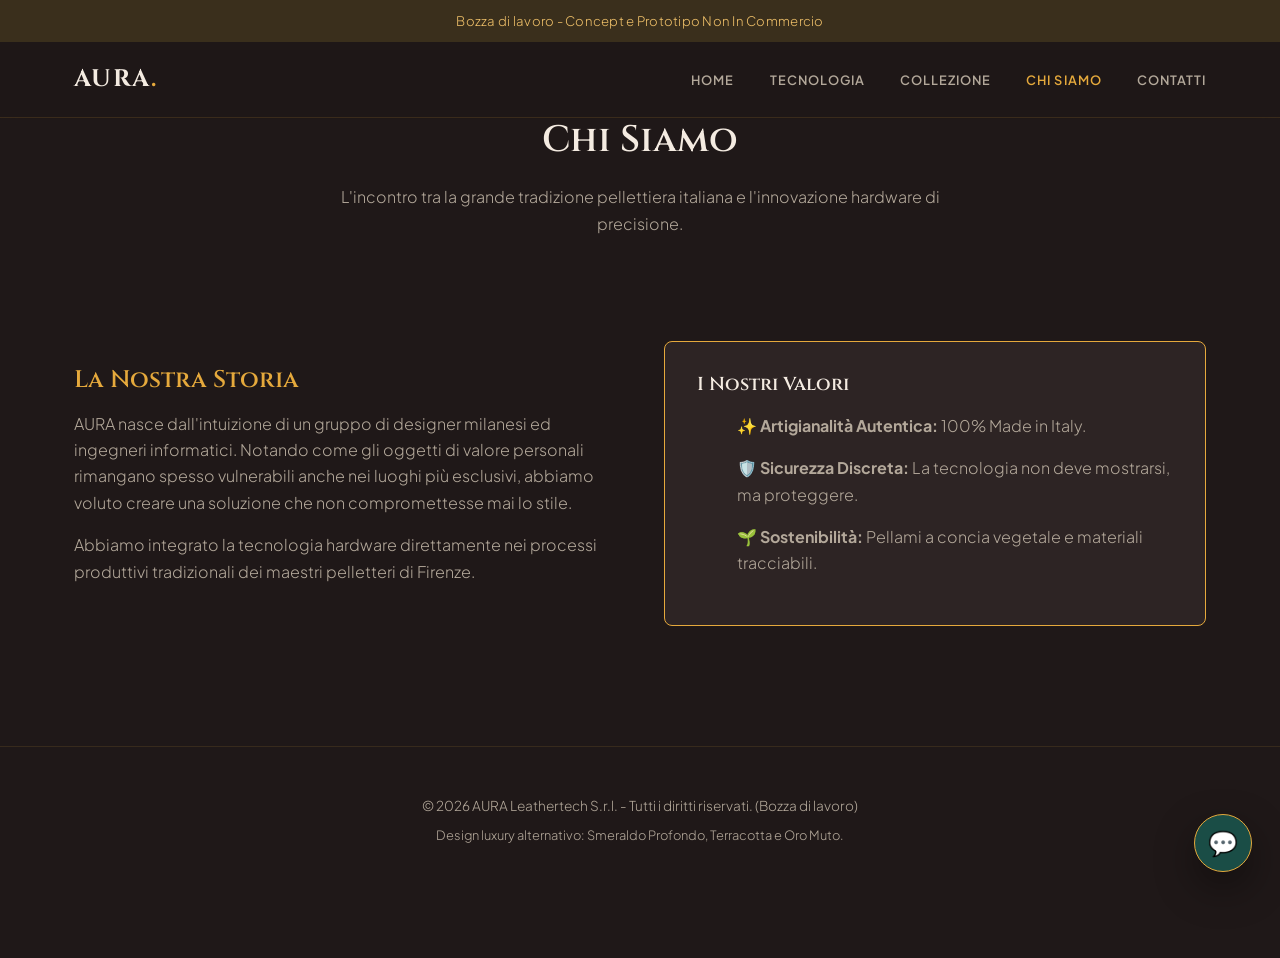
==== chi-siamo.html @ ebb5785f "Add files via upload" ====
<!DOCTYPE html>
<html lang="it">
<head>
  <meta charset="UTF-8">
  <meta name="viewport" content="width=device-width, initial-scale=1.0">
  <title>AURA - Pelletteria Smart di Lusso</title>
  <link rel="stylesheet" href="css/style.css">
  <link rel="preconnect" href="https://fonts.googleapis.com">
  <link rel="preconnect" href="https://fonts.gstatic.com" crossorigin>
  <link href="https://fonts.googleapis.com/css2?family=Cinzel:wght@500;700&family=Plus+Jakarta+Sans:wght@300;400;600&display=swap" rel="stylesheet">
</head>
<body>

  <!-- Draft Banner -->
  <div class="draft-banner">Bozza di lavoro - Concept e Prototipo Non In Commercio</div>

  <!-- Header / Navigation -->
  <header>
    <div class="nav-container">
      <a href="index.html" class="logo">AURA<span>.</span></a>
      <ul class="nav-links">
        <li><a href="index.html">Home</a></li>
<li><a href="tecnologia.html">Tecnologia</a></li>
<li><a href="collezione.html">Collezione</a></li>
<li><a href="chi-siamo.html" class="active">Chi Siamo</a></li>
<li><a href="contatti.html">Contatti</a></li>

      </ul>
      <div class="burger">
        <div></div>
        <div></div>
        <div></div>
      </div>
    </div>
  </header>

  <section class="container">
    <h1 class="section-title">Chi Siamo</h1>
    <p class="section-subtitle">L'incontro tra la grande tradizione pellettiera italiana e l'innovazione hardware di precisione.</p>

    <div class="tech-flex" style="margin-bottom: 4rem;">
      <div class="tech-text">
        <h2 style="font-family: var(--font-serif); color: var(--accent-gold); margin-bottom: 1rem;">La Nostra Storia</h2>
        <p style="color: var(--text-muted); margin-bottom: 1rem;">AURA nasce dall'intuizione di un gruppo di designer milanesi ed ingegneri informatici. Notando come gli oggetti di valore personali rimangano spesso vulnerabili anche nei luoghi più esclusivi, abbiamo voluto creare una soluzione che non compromettesse mai lo stile.</p>
        <p style="color: var(--text-muted);">Abbiamo integrato la tecnologia hardware direttamente nei processi produttivi tradizionali dei maestri pelletteri di Firenze.</p>
      </div>
      <div class="tech-media" style="background-color: var(--bg-card); padding: 2rem; border-radius: 8px; border: 1px solid var(--accent-gold);">
        <h3 style="font-family: var(--font-serif); color: var(--text-light); margin-bottom: 1rem;">I Nostri Valori</h3>
        <ul style="list-style: none; display: flex; flex-direction: column; gap: 1rem; color: var(--text-muted);">
          <li>✨ <strong>Artigianalità Autentica:</strong> 100% Made in Italy.</li>
          <li>🛡️ <strong>Sicurezza Discreta:</strong> La tecnologia non deve mostrarsi, ma proteggere.</li>
          <li>🌱 <strong>Sostenibilità:</strong> Pellami a concia vegetale e materiali tracciabili.</li>
        </ul>
      </div>
    </div>
  </section>

  <!-- Floating WhatsApp CTA -->
  <a href="https://wa.me/390000000000" class="whatsapp-btn" target="_blank" title="Contattaci su WhatsApp" aria-label="WhatsApp">
    💬
  </a>

  <!-- Footer -->
  <footer>
    <div class="container" style="padding: 1rem 0;">
      <p>&copy; 2026 AURA Leathertech S.r.l. - Tutti i diritti riservati. (Bozza di lavoro)</p>
      <p style="margin-top: 0.5rem; font-size: 0.8rem;">Design luxury alternativo: Smeraldo Profondo, Terracotta e Oro Muto.</p>
    </div>
  </footer>

  <script src="js/main.js"></script>
</body>
</html>
---- css/style.css ----
/* ==========================================================================
   AURA — Pelletteria Smart di Lusso
   Palette: Terracotta, Smeraldo Profondo, Oro Muto (tema scuro)
   ========================================================================== */

:root {
  --bg: #1f1818;
  --bg-card: #2d2424;
  --text-light: #f4ebe1;
  --text-muted: #b3a89a;
  --accent-gold: #e5a93c;
  --accent-gold-light: #efc069;
  --primary-terracotta: #8c2d19;
  --primary-terracotta-dark: #6a2213;
  --primary-emerald: #1a4d46;
  --primary-emerald-light: #52a597;
  --font-serif: "Cinzel", Georgia, serif;
  --font-sans: "Plus Jakarta Sans", -apple-system, BlinkMacSystemFont, "Segoe UI", sans-serif;
  --radius: 8px;
  --shadow: 0 10px 30px rgba(0, 0, 0, 0.3);
  --shadow-lg: 0 16px 40px rgba(0, 0, 0, 0.4);
}

* { box-sizing: border-box; }
html { scroll-behavior: smooth; }

body {
  margin: 0;
  font-family: var(--font-sans);
  background: var(--bg);
  color: var(--text-muted);
  line-height: 1.65;
  font-weight: 300;
  -webkit-font-smoothing: antialiased;
}

h1, h2, h3 {
  font-family: var(--font-serif);
  color: var(--text-light);
  font-weight: 600;
  line-height: 1.2;
  margin: 0 0 .6em;
}

h1 { font-size: clamp(2.1rem, 4.4vw, 3.2rem); }

p { margin: 0 0 1em; }

a { color: var(--accent-gold); text-decoration: none; }

img, svg { max-width: 100%; display: block; }

.container {
  max-width: 1180px;
  margin: 0 auto 4rem;
  padding: 0 24px;
}

/* ---------- animations ---------- */
@keyframes fadeInUp {
  from { opacity: 0; transform: translateY(22px); }
  to { opacity: 1; transform: translateY(0); }
}
@keyframes pulseRing {
  0%, 100% { box-shadow: var(--shadow-lg), 0 0 0 0 rgba(229,169,60,.45); }
  50% { box-shadow: var(--shadow-lg), 0 0 0 10px rgba(229,169,60,0); }
}

.reveal {
  opacity: 0;
  transform: translateY(18px);
  transition: opacity .7s ease, transform .7s ease;
}
.reveal.in-view { opacity: 1; transform: translateY(0); }

/* ---------- draft banner ---------- */
.draft-banner {
  background: #3a2f1c;
  color: var(--accent-gold-light);
  text-align: center;
  font-size: .82rem;
  letter-spacing: .02em;
  padding: 10px 16px;
}

/* ---------- header / nav ---------- */
header {
  position: sticky;
  top: 0;
  z-index: 100;
  background: rgba(31,24,24,.9);
  backdrop-filter: blur(10px);
  border-bottom: 1px solid rgba(229,169,60,.14);
}

.nav-container {
  max-width: 1180px;
  margin: 0 auto;
  padding: 18px 24px;
  display: flex;
  align-items: center;
  justify-content: space-between;
  gap: 24px;
  position: relative;
}

.logo {
  font-family: var(--font-serif);
  font-size: 1.5rem;
  font-weight: 700;
  letter-spacing: .06em;
  color: var(--text-light);
}
.logo span { color: var(--accent-gold); }
.logo:hover { color: var(--text-light); }

.nav-links {
  display: flex;
  gap: 2.2rem;
  list-style: none;
  margin: 0;
  padding: 0;
}
.nav-links a {
  color: var(--text-muted);
  font-size: .8rem;
  letter-spacing: .08em;
  text-transform: uppercase;
  font-weight: 600;
  transition: color .2s ease;
}
.nav-links a:hover,
.nav-links a.active { color: var(--accent-gold); }

.burger {
  display: none;
  flex-direction: column;
  gap: 5px;
  cursor: pointer;
  padding: 4px;
}
.burger div {
  width: 24px;
  height: 2px;
  background: var(--text-light);
  transition: transform .25s ease, opacity .25s ease;
}
.burger.open div:nth-child(1) { transform: translateY(7px) rotate(45deg); }
.burger.open div:nth-child(2) { opacity: 0; }
.burger.open div:nth-child(3) { transform: translateY(-7px) rotate(-45deg); }

@media (max-width: 860px) {
  .nav-links {
    position: absolute;
    top: 100%;
    left: 0;
    right: 0;
    background: var(--bg);
    flex-direction: column;
    align-items: flex-start;
    gap: 1.2rem;
    padding: 24px;
    border-bottom: 1px solid rgba(229,169,60,.14);
    display: none;
  }
  .nav-links.open { display: flex; }
  .burger { display: flex; }
}

/* ---------- buttons ---------- */
.btn {
  display: inline-block;
  background: var(--primary-terracotta);
  color: var(--text-light);
  border: 1px solid var(--primary-terracotta);
  padding: .95rem 1.9rem;
  border-radius: 999px;
  font-weight: 600;
  font-size: .85rem;
  letter-spacing: .06em;
  text-transform: uppercase;
  cursor: pointer;
  transition: background .2s ease, border-color .2s ease, color .2s ease, transform .2s ease;
}
.btn:hover {
  background: var(--accent-gold);
  border-color: var(--accent-gold);
  color: var(--bg);
  transform: translateY(-2px);
}
.btn-secondary {
  background: transparent;
  border-color: var(--accent-gold);
  color: var(--accent-gold);
}
.btn-secondary:hover {
  background: var(--accent-gold);
  color: var(--bg);
}

/* ---------- hero ---------- */
.hero {
  text-align: center;
  padding: 5rem 0 1rem;
  background:
    radial-gradient(circle at 80% 10%, rgba(140,45,25,.3) 0, transparent 45%),
    radial-gradient(circle at 10% 100%, rgba(26,77,70,.28) 0, transparent 42%),
    var(--bg);
  border-bottom: 1px solid rgba(229,169,60,.12);
}
.hero .container { margin-bottom: 0; }
.hero h1 { animation: fadeInUp .8s ease both; }
.hero p {
  max-width: 620px;
  margin: 1.4rem auto 2rem;
  color: var(--text-muted);
  animation: fadeInUp .8s ease .15s both;
}
.hero > .container > div:last-child {
  display: flex;
  gap: 1rem;
  justify-content: center;
  flex-wrap: wrap;
  animation: fadeInUp .8s ease .3s both;
}

/* ---------- section titles ---------- */
.section-title { text-align: center; font-size: clamp(1.7rem, 3vw, 2.3rem); }
.section-subtitle {
  text-align: center;
  color: var(--text-muted);
  max-width: 620px;
  margin: 0 auto 3rem;
}

/* ---------- grid / cards ---------- */
.grid-3 {
  display: grid;
  grid-template-columns: repeat(3, 1fr);
  gap: 2rem;
}
@media (max-width: 900px) { .grid-3 { grid-template-columns: repeat(2, 1fr); } }
@media (max-width: 620px) { .grid-3 { grid-template-columns: 1fr; } }

.card {
  background: var(--bg-card);
  border: 1px solid rgba(229,169,60,.14);
  border-radius: var(--radius);
  padding: 2rem;
  transition: transform .25s ease, box-shadow .25s ease, border-color .25s ease;
}
.card:hover {
  transform: translateY(-6px);
  box-shadow: var(--shadow);
  border-color: var(--accent-gold);
}
.card h3 { color: var(--accent-gold); font-size: 1.1rem; margin-bottom: .6rem; }
.card p { color: var(--text-muted); font-size: .92rem; margin-bottom: 0; }

/* ---------- tech-flex (two columns) ---------- */
.tech-flex {
  display: grid;
  grid-template-columns: 1fr 1fr;
  gap: 3rem;
  align-items: center;
  padding: 3.5rem 0;
}
@media (max-width: 860px) {
  .tech-flex { grid-template-columns: 1fr; }
}
.tech-media svg { border-radius: var(--radius); }

/* ---------- product grid ---------- */
.product-grid {
  display: grid;
  grid-template-columns: repeat(3, 1fr);
  gap: 2rem;
}
@media (max-width: 900px) { .product-grid { grid-template-columns: repeat(2, 1fr); } }
@media (max-width: 620px) { .product-grid { grid-template-columns: 1fr; } }

.product-card {
  background: var(--bg-card);
  border: 1px solid rgba(229,169,60,.12);
  border-radius: var(--radius);
  overflow: hidden;
  transition: transform .25s ease, box-shadow .25s ease, border-color .25s ease;
}
.product-card:hover {
  transform: translateY(-6px);
  box-shadow: var(--shadow-lg);
  border-color: var(--accent-gold);
}
.product-info { padding: 1.5rem; }
.product-title { font-size: 1.1rem; margin-bottom: .3rem; }
.product-material { color: var(--text-muted); font-size: .85rem; margin-bottom: 1.1rem; }
.product-price {
  display: flex;
  align-items: center;
  justify-content: space-between;
}
.product-price span {
  font-family: var(--font-serif);
  color: var(--accent-gold);
  font-size: 1.25rem;
  font-weight: 600;
}

/* ---------- forms ---------- */
.form-group { margin-bottom: 1.3rem; }
.form-group label {
  display: block;
  font-size: .78rem;
  letter-spacing: .06em;
  text-transform: uppercase;
  color: var(--text-muted);
  margin-bottom: .5rem;
  font-weight: 600;
}
input, select, textarea {
  width: 100%;
  padding: .85rem 1rem;
  background: var(--bg);
  border: 1px solid rgba(229,169,60,.2);
  border-radius: 6px;
  color: var(--text-light);
  font: inherit;
}
input:focus, select:focus, textarea:focus {
  outline: none;
  border-color: var(--accent-gold);
}
textarea { resize: vertical; min-height: 110px; }
#form-status { color: var(--primary-emerald-light); font-size: .88rem; }

/* ---------- whatsapp floating cta ---------- */
.whatsapp-btn {
  position: fixed;
  bottom: 28px;
  right: 28px;
  z-index: 200;
  width: 58px;
  height: 58px;
  border-radius: 50%;
  background: var(--primary-emerald);
  border: 1px solid var(--accent-gold);
  display: flex;
  align-items: center;
  justify-content: center;
  font-size: 1.5rem;
  box-shadow: var(--shadow-lg);
  animation: pulseRing 2.6s ease-in-out infinite;
  transition: background .2s ease, transform .2s ease;
}
.whatsapp-btn:hover {
  background: var(--accent-gold);
  transform: scale(1.08);
}

/* ---------- footer ---------- */
footer {
  border-top: 1px solid rgba(229,169,60,.12);
  margin-top: 2rem;
  padding: 2rem 0;
  text-align: center;
}
footer p { color: var(--text-muted); font-size: .85rem; margin: 0; }
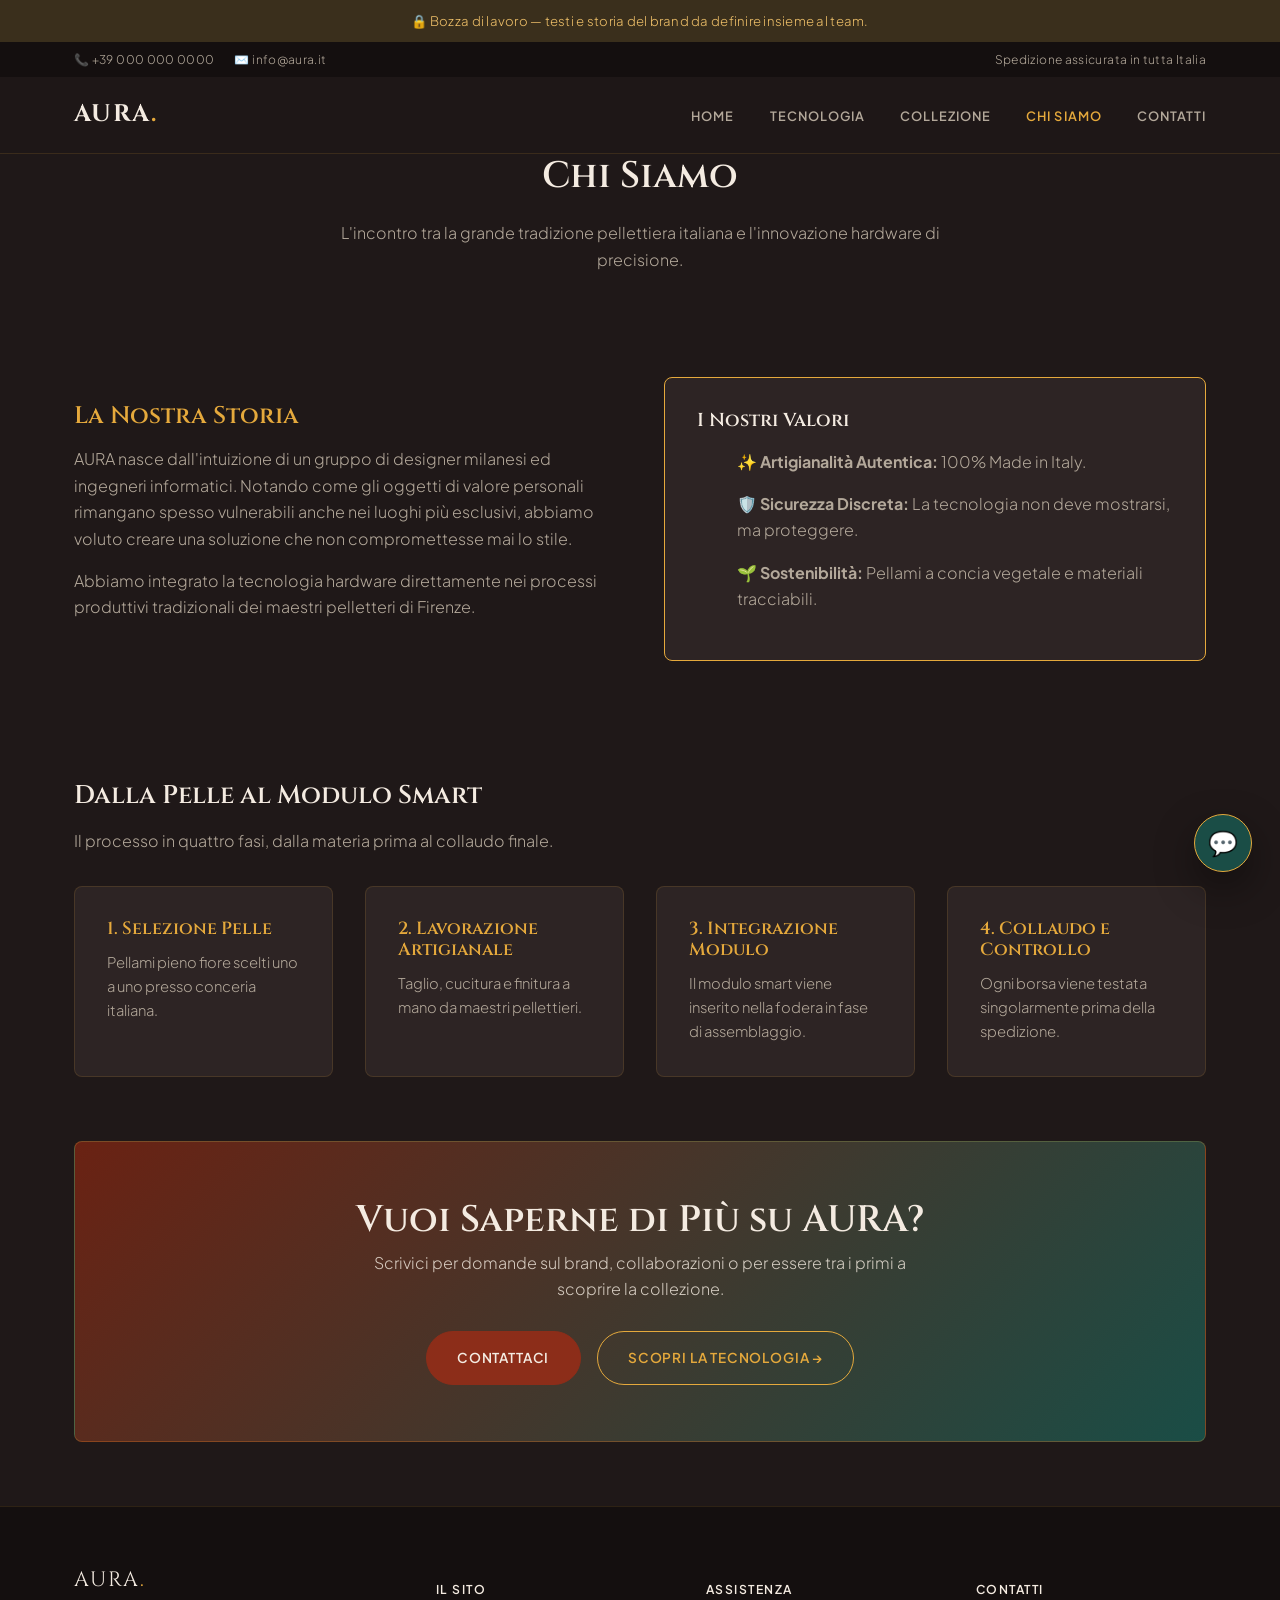
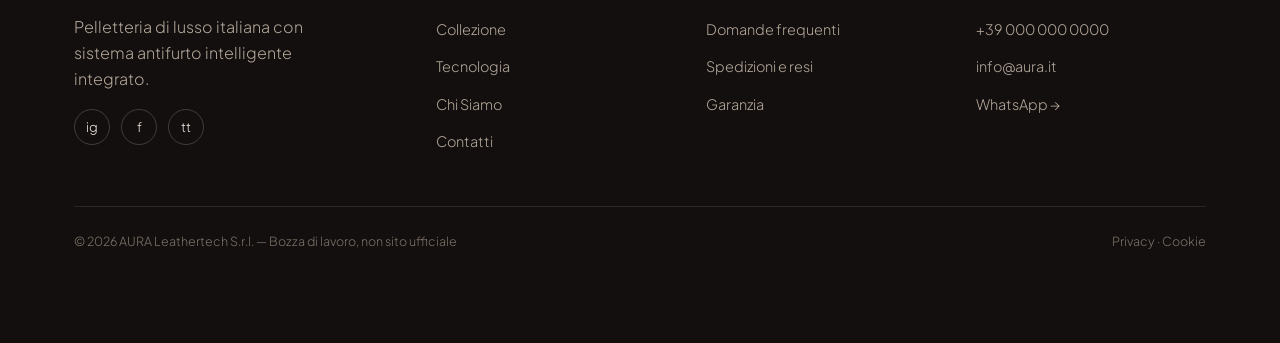
==== commit 3a65fb07: "Add files via upload" ====
--- a/chi-siamo.html
+++ b/chi-siamo.html
@@ -12,7 +12,20 @@
 <body>
 
   <!-- Draft Banner -->
-  <div class="draft-banner">Bozza di lavoro - Concept e Prototipo Non In Commercio</div>
+  <div class="draft-banner">🔒 Bozza di lavoro — testi e storia del brand da definire insieme al team.</div>
+
+  <!-- Top contact bar -->
+  <div class="topbar">
+    <div class="topbar-inner">
+      <div class="topbar-contacts">
+        <a href="tel:+390000000000">📞 +39 000 000 0000</a>
+        <a href="mailto:info@aura.it">✉️ info@aura.it</a>
+      </div>
+      <div class="topbar-contacts">
+        <span>Spedizione assicurata in tutta Italia</span>
+      </div>
+    </div>
+  </div>
 
   <!-- Header / Navigation -->
   <header>
@@ -53,6 +66,36 @@
         </ul>
       </div>
     </div>
+
+    <h2 class="section-title" style="text-align:left; font-size:1.6rem;">Dalla Pelle al Modulo Smart</h2>
+    <p class="section-subtitle" style="text-align:left; margin: 0 0 2rem;">Il processo in quattro fasi, dalla materia prima al collaudo finale.</p>
+    <div class="grid-3" style="grid-template-columns: repeat(4, 1fr); margin-bottom: 4rem;">
+      <div class="card">
+        <h3>1. Selezione Pelle</h3>
+        <p>Pellami pieno fiore scelti uno a uno presso conceria italiana.</p>
+      </div>
+      <div class="card">
+        <h3>2. Lavorazione Artigianale</h3>
+        <p>Taglio, cucitura e finitura a mano da maestri pellettieri.</p>
+      </div>
+      <div class="card">
+        <h3>3. Integrazione Modulo</h3>
+        <p>Il modulo smart viene inserito nella fodera in fase di assemblaggio.</p>
+      </div>
+      <div class="card">
+        <h3>4. Collaudo e Controllo</h3>
+        <p>Ogni borsa viene testata singolarmente prima della spedizione.</p>
+      </div>
+    </div>
+
+    <div class="cta-banner">
+      <h2 class="section-title" style="margin-bottom: .5rem;">Vuoi Saperne di Più su AURA?</h2>
+      <p>Scrivici per domande sul brand, collaborazioni o per essere tra i primi a scoprire la collezione.</p>
+      <div class="cta-actions">
+        <a href="contatti.html" class="btn">Contattaci</a>
+        <a href="tecnologia.html" class="btn btn-secondary">Scopri la Tecnologia &rarr;</a>
+      </div>
+    </div>
   </section>
 
   <!-- Floating WhatsApp CTA -->
@@ -62,9 +105,47 @@
 
   <!-- Footer -->
   <footer>
-    <div class="container" style="padding: 1rem 0;">
-      <p>&copy; 2026 AURA Leathertech S.r.l. - Tutti i diritti riservati. (Bozza di lavoro)</p>
-      <p style="margin-top: 0.5rem; font-size: 0.8rem;">Design luxury alternativo: Smeraldo Profondo, Terracotta e Oro Muto.</p>
+    <div class="container">
+      <div class="footer-grid">
+        <div>
+          <div class="footer-brand">AURA<span>.</span></div>
+          <p style="max-width:280px;">Pelletteria di lusso italiana con sistema antifurto intelligente integrato.</p>
+          <div class="footer-social">
+            <a href="#" aria-label="Instagram">ig</a>
+            <a href="#" aria-label="Facebook">f</a>
+            <a href="#" aria-label="TikTok">tt</a>
+          </div>
+        </div>
+        <div class="footer-col">
+          <h4>Il Sito</h4>
+          <ul>
+            <li><a href="collezione.html">Collezione</a></li>
+            <li><a href="tecnologia.html">Tecnologia</a></li>
+            <li><a href="chi-siamo.html">Chi Siamo</a></li>
+            <li><a href="contatti.html">Contatti</a></li>
+          </ul>
+        </div>
+        <div class="footer-col">
+          <h4>Assistenza</h4>
+          <ul>
+            <li><a href="contatti.html">Domande frequenti</a></li>
+            <li><a href="contatti.html">Spedizioni e resi</a></li>
+            <li><a href="contatti.html">Garanzia</a></li>
+          </ul>
+        </div>
+        <div class="footer-col">
+          <h4>Contatti</h4>
+          <ul>
+            <li><a href="tel:+390000000000">+39 000 000 0000</a></li>
+            <li><a href="mailto:info@aura.it">info@aura.it</a></li>
+            <li><a href="https://wa.me/390000000000">WhatsApp &rarr;</a></li>
+          </ul>
+        </div>
+      </div>
+      <div class="footer-bottom">
+        <span>© 2026 AURA Leathertech S.r.l. — Bozza di lavoro, non sito ufficiale</span>
+        <span><a href="#">Privacy</a> · <a href="#">Cookie</a></span>
+      </div>
     </div>
   </footer>
 
--- a/css/style.css
+++ b/css/style.css
@@ -357,11 +357,194 @@
   transform: scale(1.08);
 }
 
+/* ---------- topbar ---------- */
+.topbar {
+  background: #140f0f;
+  color: var(--text-muted);
+  font-size: .75rem;
+  letter-spacing: .03em;
+}
+.topbar-inner {
+  max-width: 1180px;
+  margin: 0 auto;
+  padding: 8px 24px;
+  display: flex;
+  justify-content: space-between;
+  align-items: center;
+  gap: 16px;
+  flex-wrap: wrap;
+}
+.topbar a { color: var(--text-muted); }
+.topbar a:hover { color: var(--accent-gold-light); }
+.topbar-contacts { display: flex; gap: 20px; flex-wrap: wrap; }
+@media (max-width: 860px) {
+  .topbar-contacts:last-child { display: none; }
+}
+
+/* ---------- eyebrow ---------- */
+.eyebrow {
+  display: inline-flex;
+  align-items: center;
+  gap: 10px;
+  font-size: .72rem;
+  font-weight: 600;
+  letter-spacing: .2em;
+  text-transform: uppercase;
+  color: var(--accent-gold);
+  margin-bottom: 1em;
+}
+.eyebrow::before {
+  content: "";
+  width: 26px;
+  height: 1px;
+  background: var(--accent-gold);
+  display: inline-block;
+}
+
+/* ---------- hero two-column layout + media ---------- */
+.hero-grid {
+  display: grid;
+  grid-template-columns: 1.1fr .9fr;
+  gap: 3rem;
+  align-items: center;
+}
+@media (max-width: 860px) {
+  .hero-grid { grid-template-columns: 1fr; }
+}
+.hero-media {
+  background: var(--bg-card);
+  border: 1px solid rgba(229,169,60,.16);
+  border-radius: var(--radius);
+  padding: 1.5rem;
+  box-shadow: var(--shadow);
+}
+.hero-media svg { animation: fadeInUp .9s ease .2s both; }
+
+/* ---------- stats strip ---------- */
+.stats-strip {
+  background: var(--bg-card);
+  border-radius: 12px;
+  padding: 2.5rem 2rem;
+}
+.stats-grid {
+  display: grid;
+  grid-template-columns: repeat(4, 1fr);
+  gap: 2rem;
+  text-align: center;
+}
+@media (max-width: 860px) { .stats-grid { grid-template-columns: repeat(2, 1fr); } }
+.stats-grid b {
+  display: block;
+  font-family: var(--font-serif);
+  font-size: 2rem;
+  color: var(--accent-gold);
+  font-weight: 600;
+}
+.stats-grid span {
+  font-size: .76rem;
+  letter-spacing: .06em;
+  text-transform: uppercase;
+  color: var(--text-muted);
+}
+
+/* ---------- quote ---------- */
+.quote-block {
+  border-left: 2px solid var(--accent-gold);
+  padding-left: 1.75rem;
+  font-family: var(--font-serif);
+  font-size: 1.35rem;
+  font-style: italic;
+  color: var(--text-light);
+  margin: 0 auto;
+  max-width: 760px;
+}
+.quote-block cite {
+  display: block;
+  margin-top: .9rem;
+  font-family: var(--font-sans);
+  font-style: normal;
+  font-size: .78rem;
+  letter-spacing: .08em;
+  text-transform: uppercase;
+  color: var(--text-muted);
+}
+
+/* ---------- CTA banner ---------- */
+.cta-banner {
+  background: linear-gradient(135deg, var(--primary-terracotta-dark), var(--primary-emerald));
+  border-radius: var(--radius);
+  padding: 3.5rem 2rem;
+  text-align: center;
+  border: 1px solid rgba(229,169,60,.25);
+}
+.cta-banner p { color: rgba(244,235,225,.82); max-width: 560px; margin: 0 auto; }
+.cta-actions { display: flex; gap: 1rem; justify-content: center; margin-top: 1.75rem; flex-wrap: wrap; }
+
+/* ---------- map embed ---------- */
+.map-embed {
+  border-radius: var(--radius);
+  overflow: hidden;
+  border: 1px solid rgba(229,169,60,.16);
+  aspect-ratio: 16/9;
+  filter: grayscale(.4) contrast(1.05) invert(.92) hue-rotate(180deg);
+}
+.map-embed iframe { width: 100%; height: 100%; border: 0; }
+
 /* ---------- footer ---------- */
 footer {
   border-top: 1px solid rgba(229,169,60,.12);
+  background: #140f0f;
   margin-top: 2rem;
-  padding: 2rem 0;
-  text-align: center;
-}
-footer p { color: var(--text-muted); font-size: .85rem; margin: 0; }
+  padding: 3.5rem 0 1.75rem;
+  text-align: left;
+}
+.footer-grid {
+  display: grid;
+  grid-template-columns: 1.4fr 1fr 1fr 1fr;
+  gap: 2.5rem;
+  margin-bottom: 2.5rem;
+}
+@media (max-width: 860px) { .footer-grid { grid-template-columns: 1fr 1fr; } }
+@media (max-width: 560px) { .footer-grid { grid-template-columns: 1fr; } }
+.footer-brand {
+  font-family: var(--font-serif);
+  font-size: 1.3rem;
+  color: var(--text-light);
+  letter-spacing: .1em;
+  margin-bottom: 1rem;
+}
+.footer-brand span { color: var(--accent-gold); }
+.footer-col h4 {
+  color: var(--text-light);
+  font-size: .76rem;
+  text-transform: uppercase;
+  letter-spacing: .12em;
+  margin-bottom: 1rem;
+  font-weight: 600;
+}
+.footer-col ul { list-style: none; margin: 0; padding: 0; }
+.footer-col li { margin-bottom: .7rem; }
+.footer-col a { color: var(--text-muted); font-size: .9rem; }
+.footer-col a:hover { color: var(--accent-gold-light); }
+.footer-social { display: flex; gap: .7rem; margin-top: 1rem; }
+.footer-social a {
+  width: 36px; height: 36px;
+  border-radius: 50%;
+  border: 1px solid rgba(244,235,225,.2);
+  display: flex; align-items: center; justify-content: center;
+  color: var(--text-light);
+  font-size: .82rem;
+}
+.footer-social a:hover { background: var(--accent-gold); border-color: var(--accent-gold); color: var(--bg); }
+.footer-bottom {
+  border-top: 1px solid rgba(244,235,225,.1);
+  padding-top: 1.5rem;
+  display: flex;
+  justify-content: space-between;
+  flex-wrap: wrap;
+  gap: .75rem;
+  font-size: .78rem;
+  color: #7c7267;
+}
+.footer-bottom a { color: #7c7267; }
+.footer-bottom a:hover { color: var(--accent-gold-light); }
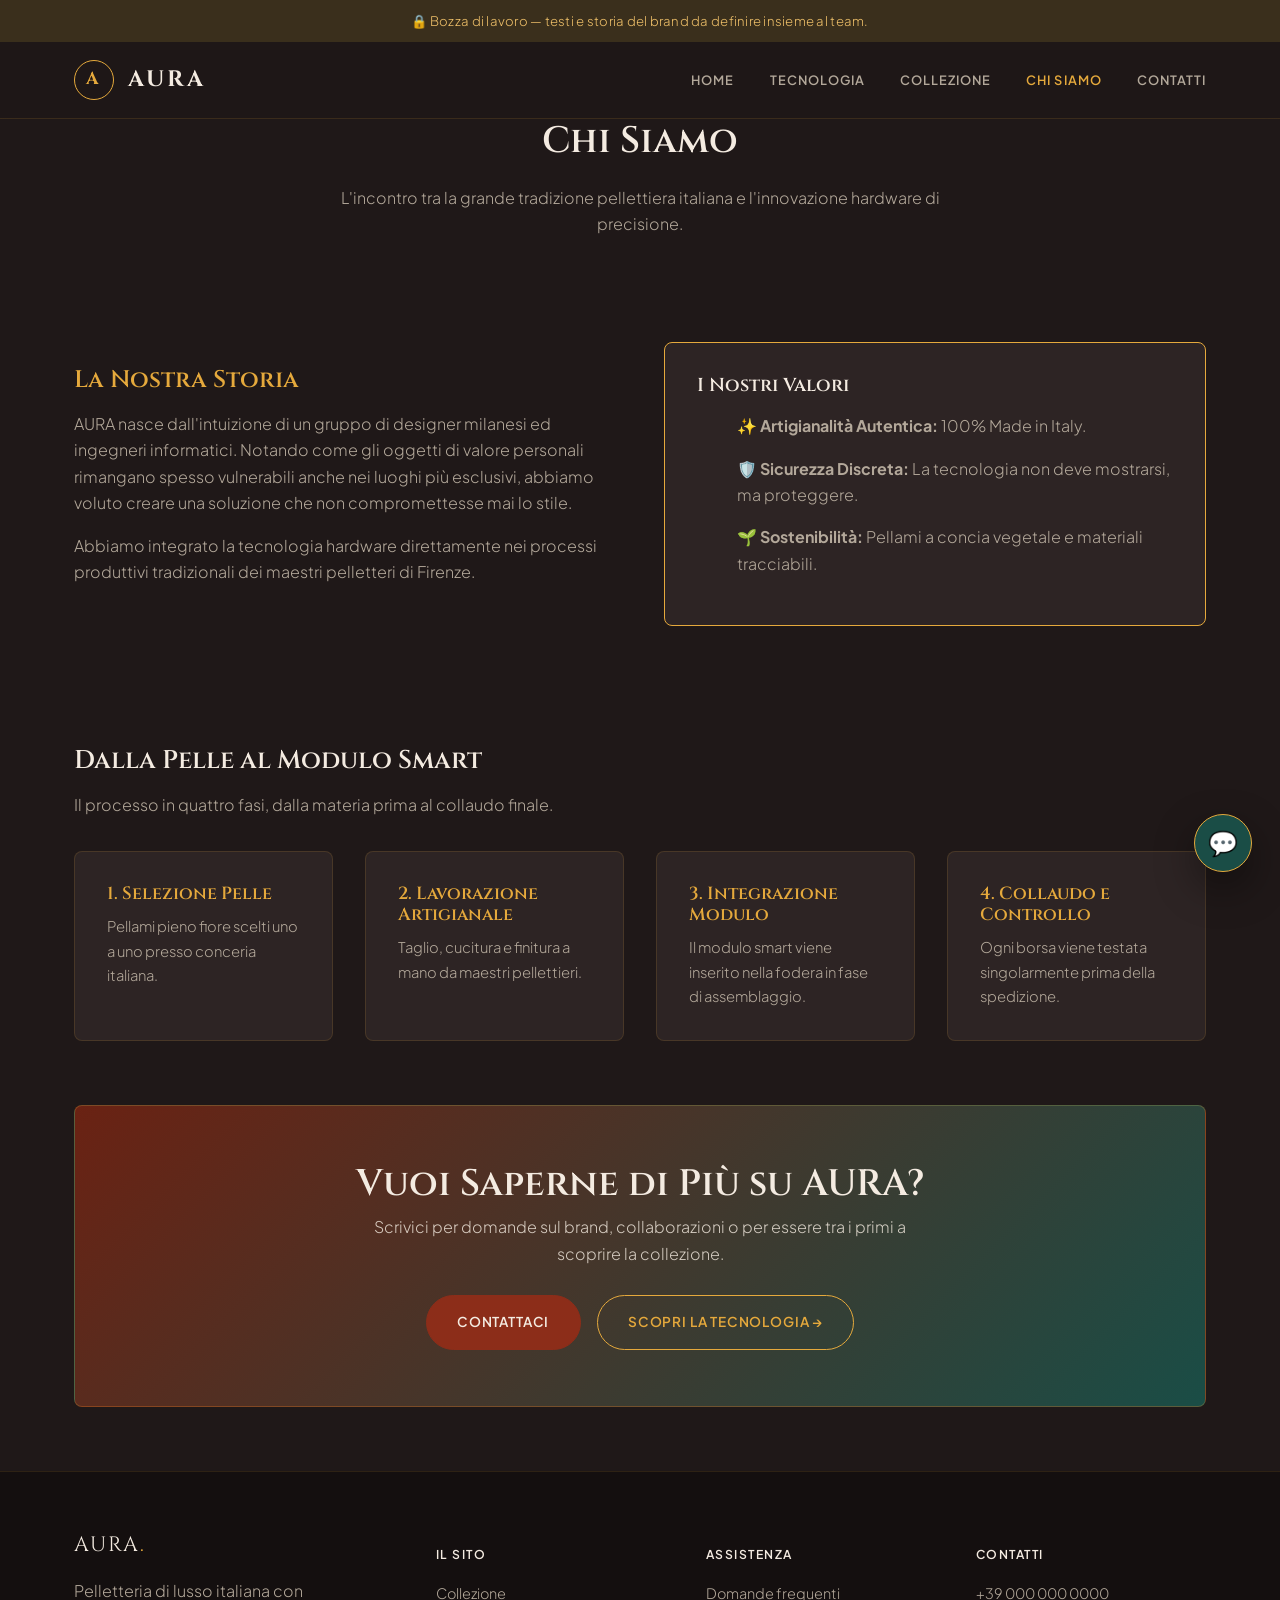
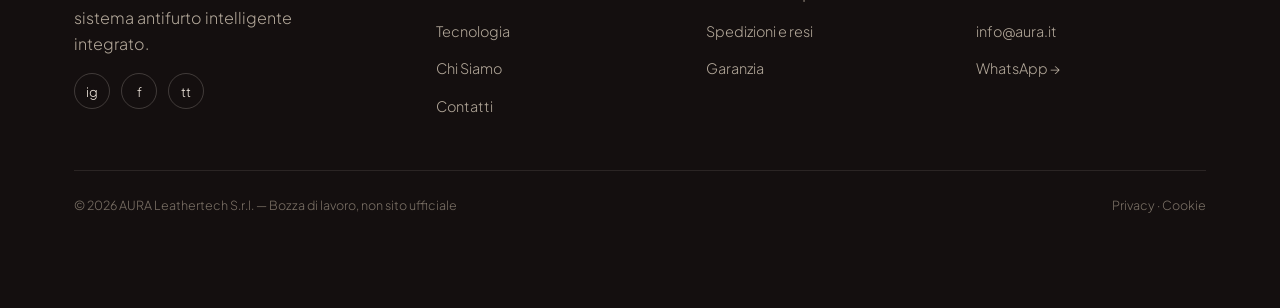
==== commit 808f334d: "Add files via upload" ====
--- a/chi-siamo.html
+++ b/chi-siamo.html
@@ -14,23 +14,10 @@
   <!-- Draft Banner -->
   <div class="draft-banner">🔒 Bozza di lavoro — testi e storia del brand da definire insieme al team.</div>
 
-  <!-- Top contact bar -->
-  <div class="topbar">
-    <div class="topbar-inner">
-      <div class="topbar-contacts">
-        <a href="tel:+390000000000">📞 +39 000 000 0000</a>
-        <a href="mailto:info@aura.it">✉️ info@aura.it</a>
-      </div>
-      <div class="topbar-contacts">
-        <span>Spedizione assicurata in tutta Italia</span>
-      </div>
-    </div>
-  </div>
-
   <!-- Header / Navigation -->
   <header>
     <div class="nav-container">
-      <a href="index.html" class="logo">AURA<span>.</span></a>
+      <a href="index.html" class="brand"><span class="brand-mark">A</span><span>AURA</span></a>
       <ul class="nav-links">
         <li><a href="index.html">Home</a></li>
 <li><a href="tecnologia.html">Tecnologia</a></li>
--- a/css/style.css
+++ b/css/style.css
@@ -114,6 +114,33 @@
 .logo span { color: var(--accent-gold); }
 .logo:hover { color: var(--text-light); }
 
+/* ---------- brand (logo con badge, stile MARCHIO) ---------- */
+.brand {
+  display: flex;
+  align-items: center;
+  gap: 14px;
+  font-family: var(--font-serif);
+  font-weight: 700;
+  font-size: 1.4rem;
+  letter-spacing: .14em;
+  color: var(--text-light);
+}
+.brand:hover { color: var(--text-light); }
+.brand-mark {
+  width: 40px;
+  height: 40px;
+  flex-shrink: 0;
+  border-radius: 50%;
+  border: 1px solid var(--accent-gold);
+  color: var(--accent-gold);
+  display: flex;
+  align-items: center;
+  justify-content: center;
+  font-family: var(--font-serif);
+  font-weight: 700;
+  font-size: 1.1rem;
+}
+
 .nav-links {
   display: flex;
   gap: 2.2rem;
@@ -423,9 +450,12 @@
 /* ---------- stats strip ---------- */
 .stats-strip {
   background: var(--bg-card);
-  border-radius: 12px;
-  padding: 2.5rem 2rem;
-}
+  border-top: 1px solid rgba(229,169,60,.12);
+  border-bottom: 1px solid rgba(229,169,60,.12);
+  padding: 2.5rem 0;
+  margin-bottom: 4rem;
+}
+.stats-strip .container { margin-bottom: 0; }
 .stats-grid {
   display: grid;
   grid-template-columns: repeat(4, 1fr);
@@ -455,8 +485,7 @@
   font-size: 1.35rem;
   font-style: italic;
   color: var(--text-light);
-  margin: 0 auto;
-  max-width: 760px;
+  margin: 0;
 }
 .quote-block cite {
   display: block;
